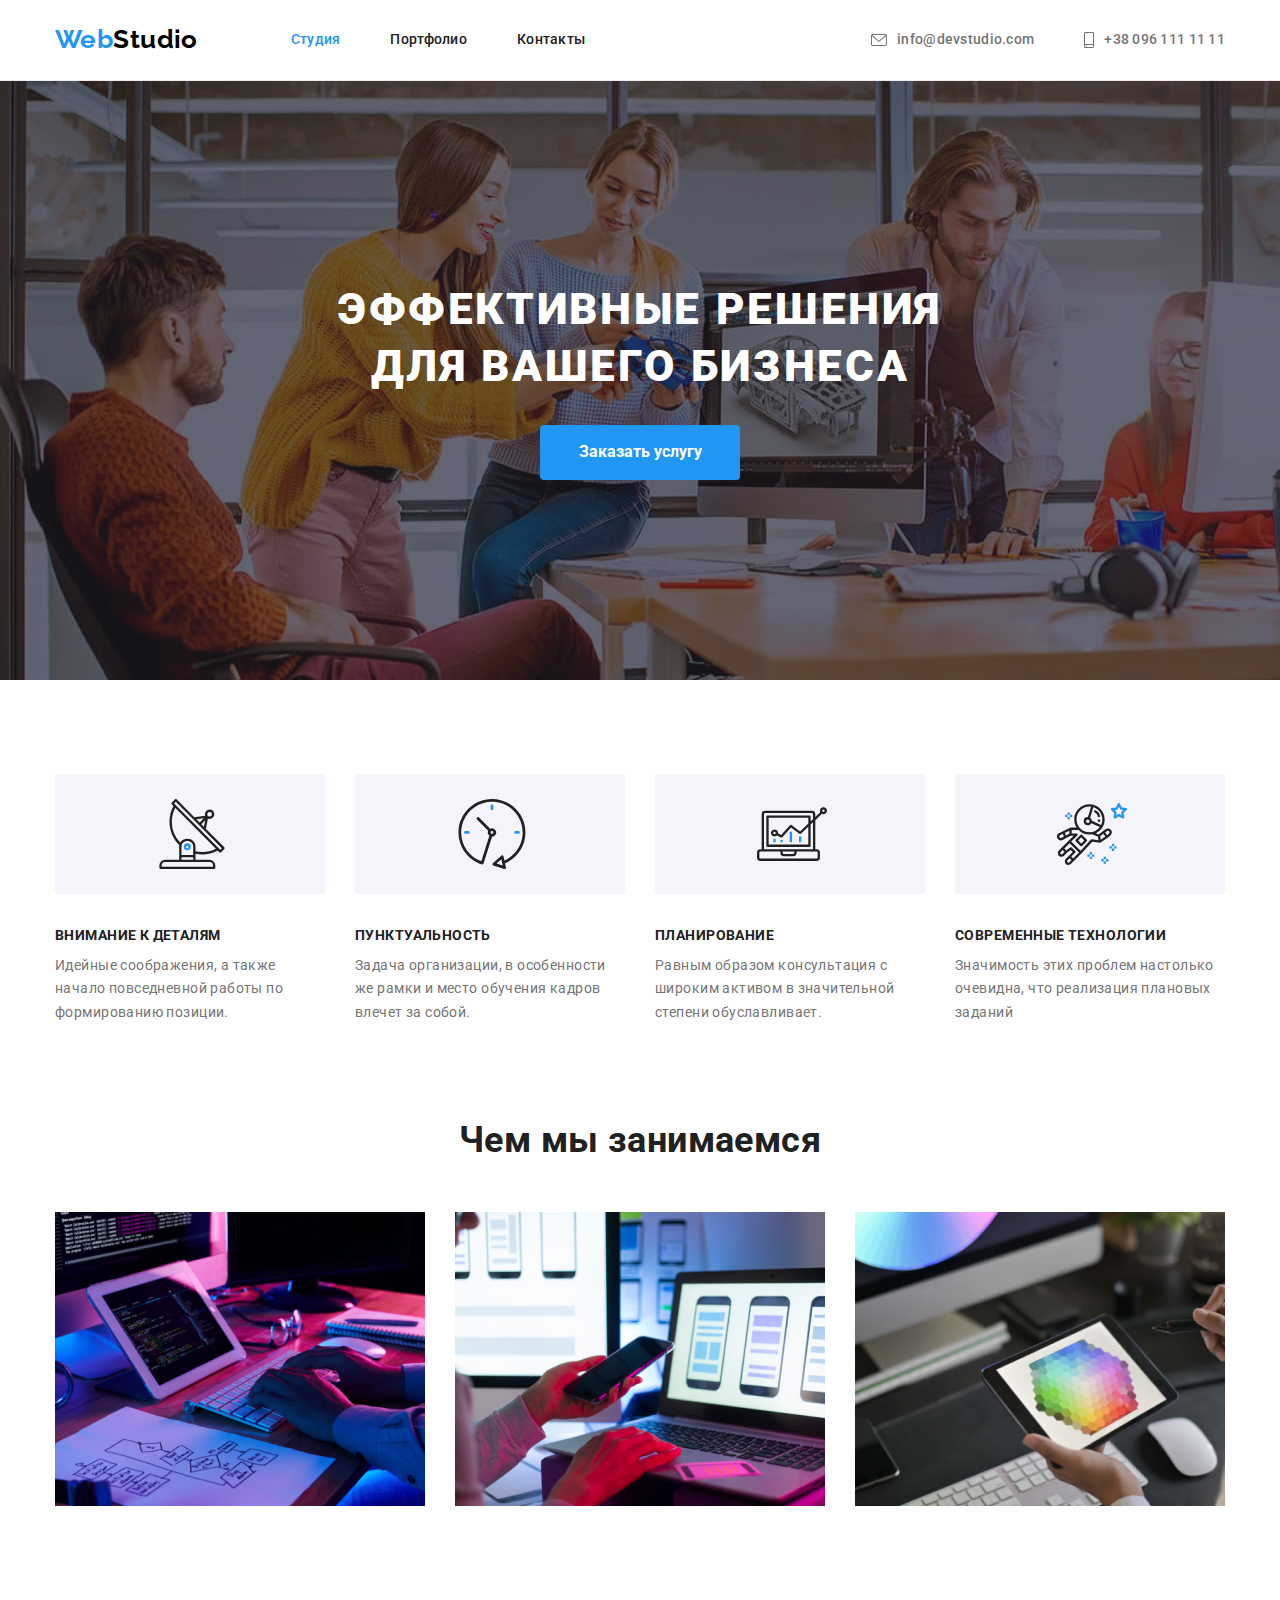
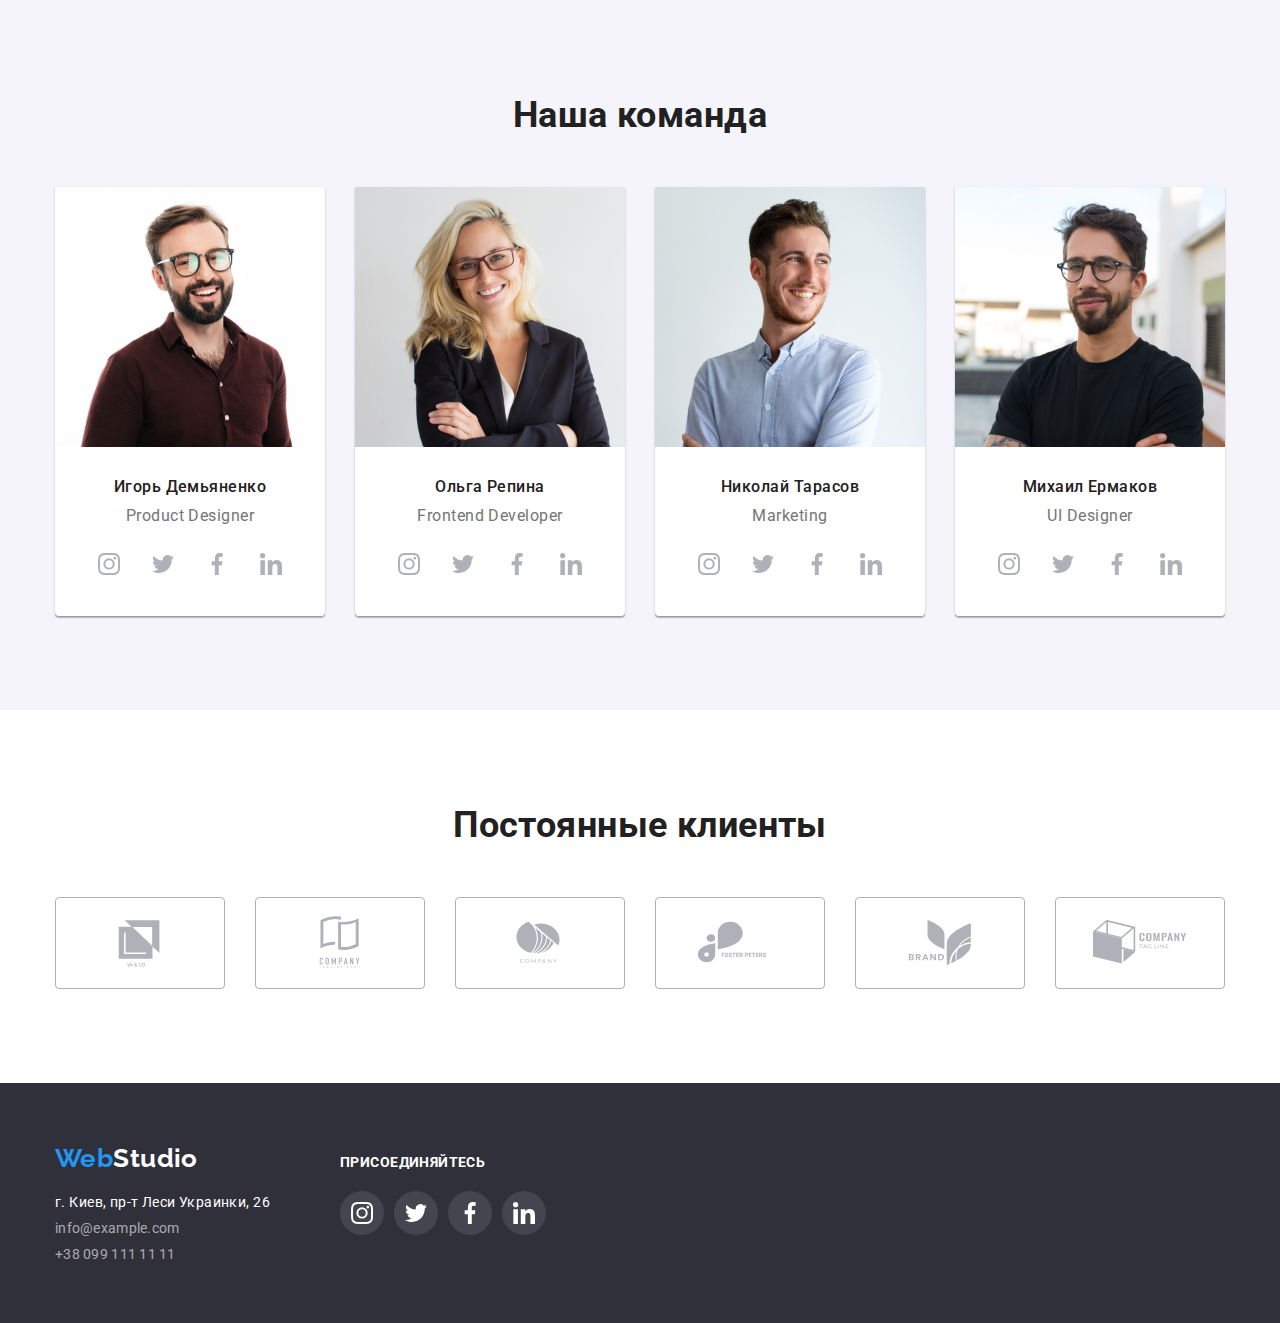
==== index.html @ d11133f7 "Add Link to card client" ====
<!DOCTYPE html>
<html lang="ru">
  <head>
    <meta charset="UTF-8" />
    <meta http-equiv="X-UA-Compatible" content="IE=edge" />
    <meta name="viewport" content="width=device-width, initial-scale=1.0" />
    <title>Студия</title>

    <link rel="preconnect" href="https://fonts.googleapis.com" />
    <link rel="preconnect" href="https://fonts.gstatic.com" crossorigin />
    <link
      href="https://fonts.googleapis.com/css2?family=Raleway:wght@700&family=Roboto:wght@400;500;700;900&display=swap"
      rel="stylesheet"
    />
    <link
      rel="stylesheet"
      href="https://cdnjs.cloudflare.com/ajax/libs/modern-normalize/1.1.0/modern-normalize.min.css"
    />
    <link rel="stylesheet" href="./css/styles.css" />
  </head>

  <body>
    <!--Header-->
    <header>
      <div class="container head-flex">
        <nav class="head-flex">
          <a class="logo" href="/goit-markup-hw-02/index.html"
            ><span class="logo-span">Web</span>Studio</a
          >

          <ul class="header-menu list-style head-flex">
            <li class="flex-menu">
              <a href="./index.html" class="link link-current">Студия</a>
            </li>
            <li class="flex-menu">
              <a href="./portfolio.html" class="link">Портфолио</a>
            </li>
            <li class="flex-menu">
              <a href="/contact" class="link">Контакты</a>
            </li>
          </ul>
        </nav>

        <ul class="header-contact list-style head-flex">
          <li class="flex-cont">
            <a href="mailto:info@devstudio.com" class="link">
              <svg class="contact-icon" width="16" height="12">
                <use href="./images/icons.svg#mail"></use>
              </svg>
              info@devstudio.com</a
            >
          </li>
          <li class="flex-cont">
            <a href="tel:+380991111111" class="link">
              <svg class="contact-icon" width="10" height="16">
                <use href="./images/icons.svg#tel"></use>
              </svg>
              +38 096 111 11 11</a
            >
          </li>
        </ul>
      </div>
    </header>

    <main>
      <!--Hero-->
      <section class="hero-box">
        <h1 class="hero-title">
          Эффективные решения <br />
          для вашего бизнеса
        </h1>

        <button type="button" class="hero-button">Заказать услугу</button>
      </section>

      <!--Advantages-->

      <section class="container advantages">
        <div class="">
          <h2 hidden class="advantages-title">Наши преимущества</h2>
          <ul class="Advantages-flex list-style">
            <li class="Advantages-list">
              <svg class="Advantages-icon">
                <use
                  href="./images/icons.svg#antenna"
                  width="70px"
                  height="70px"
                  x="102"
                  y="25"
                ></use>
              </svg>
              <h3 class="advantages-subtitle">Внимание к деталям</h3>
              <p class="advantages-text">
                Идейные соображения, а также начало повседневной работы по
                формированию позиции.
              </p>
            </li>

            <li class="Advantages-list">
              <svg class="Advantages-icon">
                <use
                  href="./images/icons.svg#clock"
                  width="70px"
                  height="70px"
                  x="102"
                  y="25"
                ></use>
              </svg>
              <h3 class="advantages-subtitle">Пунктуальность</h3>
              <p class="advantages-text">
                Задача организации, в особенности же рамки и место обучения
                кадров влечет за собой.
              </p>
            </li>

            <li class="Advantages-list">
              <svg class="Advantages-icon">
                <use
                  href="./images/icons.svg#diagram"
                  width="70px"
                  height="70px"
                  x="102"
                  y="25"
                ></use>
              </svg>
              <h3 class="advantages-subtitle">Планирование</h3>
              <p class="advantages-text">
                Равным образом консультация с широким активом в значительной
                степени обуславливает.
              </p>
            </li>

            <li class="Advantages-list">
              <svg class="Advantages-icon">
                <use
                  href="./images/icons.svg#astronaut"
                  width="70px"
                  height="70px"
                  x="102"
                  y="25"
                ></use>
              </svg>
              <h3 class="advantages-subtitle">Современные технологии</h3>
              <p class="advantages-text">
                Значимость этих проблем настолько очевидна, что реализация
                плановых заданий
              </p>
            </li>
          </ul>
        </div>
      </section>
      <!--About-->
      <section>
        <div class="container about">
          <h2 class="about-title">Чем мы занимаемся</h2>

          <ul class="about-list list-style">
            <li class="about-list li">
              <img
                width="370"
                src="./images/box1.jpg"
                alt="Человек ведет разработку"
              />
            </li>
            <li class="about-list li">
              <img
                width="370"
                src="./images/box2.jpg"
                alt="Человек проверяет адаптивность"
              />
            </li>
            <li class="about-list li">
              <img
                width="370"
                src="./images/box3.jpg"
                alt="Человек подберает цвет"
              />
            </li>
          </ul>
        </div>
      </section>
      <!--Team-->
      <section class="team">
        <div class="container">
          <h2 class="team-title">Наша команда</h2>

          <ul class="team-list list-style">
            <li>
              <div class="team-box">
                <img
                  width="270"
                  src="./images/img.jpg"
                  alt="Фото Игорь Демьяненко"
                />
                <h3 class="team-name">Игорь Демьяненко</h3>
                <p lang="en" class="team-position">Product Designer</p>
                <ul class="icon-team list-style">
                  <li class="social-item">
                    <a
                      href=""
                      class="button-icon"
                      aria-label="ссылка на Инстаграм"
                    >
                      <svg class="icon" width="22px" height="22px">
                        <use href="./images/icons.svg#instagram"></use>
                      </svg>
                    </a>
                  </li>
                  <li class="social-item">
                    <a
                      href=""
                      class="button-icon"
                      aria-label="ссылка на Твиттер"
                    >
                      <svg class="icon" width="22px" height="22px">
                        <use href="./images/icons.svg#twitter"></use>
                      </svg>
                    </a>
                  </li>
                  <li class="social-item">
                    <a
                      href=""
                      class="button-icon"
                      aria-label="ссылка на Фейсбук"
                    >
                      <svg class="icon" width="22px" height="22px">
                        <use href="./images/icons.svg#facebook"></use>
                      </svg>
                    </a>
                  </li>
                  <li class="social-item">
                    <a
                      href=""
                      class="button-icon"
                      aria-label="ссылка на Линкедин"
                    >
                      <svg class="icon" width="22px" height="22px">
                        <use href="./images/icons.svg#linkedin"></use>
                      </svg>
                    </a>
                  </li>
                </ul>
              </div>
            </li>

            <li>
              <div class="team-box">
                <img
                  width="270"
                  src="./images/img2.jpg"
                  alt="Фото Ольга Репина"
                />
                <h3 class="team-name">Ольга Репина</h3>
                <p lang="en" class="team-position">Frontend Developer</p>
                <ul class="icon-team list-style">
                  <li class="social-item">
                    <a
                      href=""
                      class="button-icon"
                      aria-label="ссылка на Инстаграм"
                    >
                      <svg class="icon" width="22px" height="22px">
                        <use href="./images/icons.svg#instagram"></use>
                      </svg>
                    </a>
                  </li>
                  <li class="social-item">
                    <a
                      href=""
                      class="button-icon"
                      aria-label="ссылка на Твиттер"
                    >
                      <svg class="icon" width="22px" height="22px">
                        <use href="./images/icons.svg#twitter"></use>
                      </svg>
                    </a>
                  </li>
                  <li class="social-item">
                    <a
                      href=""
                      class="button-icon"
                      aria-label="ссылка на Фейсбук"
                    >
                      <svg class="icon" width="22px" height="22px">
                        <use href="./images/icons.svg#facebook"></use>
                      </svg>
                    </a>
                  </li>
                  <li class="social-item">
                    <a
                      href=""
                      class="button-icon"
                      aria-label="ссылка на Линкедин"
                    >
                      <svg class="icon" width="22px" height="22px">
                        <use href="./images/icons.svg#linkedin"></use>
                      </svg>
                    </a>
                  </li>
                </ul>
              </div>
            </li>

            <li>
              <div class="team-box">
                <img
                  width="270"
                  src="./images/img3.jpg"
                  alt="Фото Николай Тарасов"
                />
                <h3 class="team-name">Николай Тарасов</h3>
                <p lang="en" class="team-position">Marketing</p>
                <ul class="icon-team list-style">
                  <li class="social-item">
                    <a
                      href=""
                      class="button-icon"
                      aria-label="ссылка на Инстаграм"
                    >
                      <svg class="icon" width="22px" height="22px">
                        <use href="./images/icons.svg#instagram"></use>
                      </svg>
                    </a>
                  </li>
                  <li class="social-item">
                    <a
                      href=""
                      class="button-icon"
                      aria-label="ссылка на Твиттер"
                    >
                      <svg class="icon" width="22px" height="22px">
                        <use href="./images/icons.svg#twitter"></use>
                      </svg>
                    </a>
                  </li>
                  <li class="social-item">
                    <a
                      href=""
                      class="button-icon"
                      aria-label="ссылка на Фейсбук"
                    >
                      <svg class="icon" width="22px" height="22px">
                        <use href="./images/icons.svg#facebook"></use>
                      </svg>
                    </a>
                  </li>
                  <li class="social-item">
                    <a
                      href=""
                      class="button-icon"
                      aria-label="ссылка на Линкедин"
                    >
                      <svg class="icon" width="22px" height="22px">
                        <use href="./images/icons.svg#linkedin"></use>
                      </svg>
                    </a>
                  </li>
                </ul>
              </div>
            </li>

            <li>
              <div class="team-box">
                <img
                  width="270"
                  src="./images/img4.jpg"
                  alt="Фото Михаил Ермаков"
                />
                <h3 class="team-name">Михаил Ермаков</h3>
                <p lang="en" class="team-position">UI Designer</p>
                <ul class="icon-team list-style">
                  <li class="social-item">
                    <a
                      href=""
                      class="button-icon"
                      aria-label="ссылка на Инстаграм"
                    >
                      <svg class="icon" width="22px" height="22px">
                        <use href="./images/icons.svg#instagram"></use>
                      </svg>
                    </a>
                  </li>
                  <li class="social-item">
                    <a
                      href=""
                      class="button-icon"
                      aria-label="ссылка на Твиттер"
                    >
                      <svg class="icon" width="22px" height="22px">
                        <use href="./images/icons.svg#twitter"></use>
                      </svg>
                    </a>
                  </li>
                  <li class="social-item">
                    <a
                      href=""
                      class="button-icon"
                      aria-label="ссылка на Фейсбук"
                    >
                      <svg class="icon" width="22px" height="22px">
                        <use href="./images/icons.svg#facebook"></use>
                      </svg>
                    </a>
                  </li>
                  <li class="social-item">
                    <a
                      href=""
                      class="button-icon"
                      aria-label="ссылка на Линкедин"
                    >
                      <svg class="icon" width="22px" height="22px">
                        <use href="./images/icons.svg#linkedin"></use>
                      </svg>
                    </a>
                  </li>
                </ul>
              </div>
            </li>
          </ul>
        </div>
      </section>
      <!-- Client -->
      <section class="section-client">
        <div class="container">
          <h2 class="team-title">Постоянные клиенты</h2>
          <ul class="client-list list-style">
            <li>
              <a href="" class="link-box">
                <svg class="client-icon">
                  <use href="./images/icons.svg#client1"></use>
                </svg>
              </a>
            </li>
            <li>
              <a href="" class="link-box">
                <svg class="client-icon">
                  <use href="./images/icons.svg#client2"></use>
                </svg>
              </a>
            </li>
            <li>
              <a href="" class="link-box">
                <svg class="client-icon">
                  <use href="./images/icons.svg#client3"></use>
                </svg>
              </a>
            </li>
            <li>
              <a href="" class="link-box">
                <svg class="client-icon">
                  <use href="./images/icons.svg#client4"></use>
                </svg>
              </a>
            </li>
            <li>
              <a href="" class="link-box">
                <svg class="client-icon">
                  <use href="./images/icons.svg#client5"></use>
                </svg>
              </a>
            </li>
            <li>
              <a href="" class="link-box">
                <svg class="client-icon">
                  <use href="./images/icons.svg#client6"></use>
                </svg>
              </a>
            </li>
          </ul>
        </div>
      </section>
    </main>
    <!--Footer-->
    <footer class="footer-section">
      <div class="container">
        <div class="footer-box">
          <div class="footer-style">
            <div class="footer-logo">
              <a class="logo" href="/goit-markup-hw-01/index.html"
                ><span class="logo-span">Web</span
                ><span class="footer-logo-color">Studio</span></a
              >
            </div>
            <address class="address">
              <p class="address-text">г. Киев, пр-т Леси Украинки, 26</p>
              <ul class="footer-contact list-style">
                <li class="footer-li">
                  <a href="mailto:info@example.com">info@example.com</a> <br />
                </li>
                <li><a href="tel:+380991111111">+38 099 111 11 11</a></li>
              </ul>
            </address>
          </div>
          <div class="connect-box">
            <h3 class="connect-title">присоединяйтесь</h3>
            <ul class="connect-list list-style">
              <li>
                <a class="button-social">
                  <svg class="footer-icon" width="22px" height="22px">
                    <use href="./images/icons.svg#instagram"></use>
                  </svg>
                </a>
              </li>
              <li>
                <a class="button-social">
                  <svg class="footer-icon" width="22px" height="22px">
                    <use href="./images/icons.svg#twitter"></use>
                  </svg>
                </a>
              </li>
              <li>
                <a class="button-social">
                  <svg class="footer-icon" width="22px" height="22px">
                    <use href="./images/icons.svg#facebook"></use>
                  </svg>
                </a>
              </li>
              <li>
                <a class="button-social">
                  <svg class="footer-icon" width="22px" height="22px">
                    <use href="./images/icons.svg#linkedin"></use>
                  </svg>
                </a>
              </li>
            </ul>
          </div>
        </div>
      </div>
    </footer>
  </body>
</html>
---- css/styles.css ----
html {
  box-sizing: border-box;
}
*,
::before,
::after {
  box-sizing: inherit;
}

:root {
  --primary-background-color: #fff;
  --secondary-background-color: #2f303a;
  --button-bg-color: #f5f4fa;
  --hover-text-color: #2196f3;
  --text-color: #757575;
  --title-color: #212121;
  --hero-bg-hover: #188ce8;
  --contact-footer-text: rgba(255, 255, 255, 0.6);
  --logo-stan-color: #000000;
  --border-color: #eeeeee;
  --border-head-color: #ececec;
  --icons-border-color: #afb1b8;
}

body {
  font-family: "Roboto", sans-serif;
  background-color: var(--primary-background-color);
  font-style: normal;
  font-size: 14px;
  line-height: 1.2;
  letter-spacing: 0.03em;
  color: var(--text-color);
}
img {
  display: block;
}
header {
  border-bottom: 1px solid var(--border-head-color);
}
/* Стилизация Шапки */
.container {
  margin-left: auto;
  margin-right: auto;
  padding-left: 15px;
  padding-right: 15px;
  width: 1200px;
}

.head-flex {
  display: flex;
  align-items: center;
  justify-content: space-between;
}

/* Стилизация Лого */
.logo {
  text-decoration: none;
  font-family: "Raleway", sans-serif;
  font-weight: 700;
  font-size: 26px;
  color: var(--logo-stan-color);
}
.logo-span {
  color: var(--hover-text-color);
}
.footer-logo-color {
  color: var(--primary-background-color);
}
/* Стилизация списка через класс */
.list-style {
  padding: 0;
  margin: 0;
  list-style: none;
}
/* Стилизация меню */
.header-menu .flex-menu:not(:last-child) {
  margin-right: 50px;
}
.header-menu {
  margin-left: 93px;
}

.header-menu .link {
  display: block;
  color: var(--title-color);
  text-decoration: none;
  font-weight: 500;
  line-height: 1.14;
  letter-spacing: 0.02em;
  padding-top: 32px;
  padding-bottom: 32px;
}
.header-menu .link:hover,
.header-menu .link:focus {
  color: var(--hover-text-color);
}
.header-menu .link.link-current {
  color: var(--hover-text-color);
}
/* Стилизация контактов */
.header-contact .flex-cont:not(:last-child) {
  margin-right: 50px;
}
.flex-cont {
  display: flex;

  align-items: center;
}
.header-contact .link {
  display: flex;
  align-items: center;
  font-weight: 500;
  line-height: 1.14;
  letter-spacing: 0.02em;
  color: var(--text-color);
  text-decoration: none;
  padding: 32px 0;
}

.footer-contact a {
  line-height: 1.14;
  letter-spacing: 0.02em;
  color: var(--contact-footer-text);
  text-decoration: none;
}
.footer-li {
  margin-bottom: 9px;
}
.header-contact a:hover,
.header-contact a:focus {
  color: var(--hover-text-color);
}
.footer-contact a:hover,
.footer-contact a:focus {
  color: var(--hover-text-color);
}
.contact-icon {
  fill: currentColor;
  margin-right: 10px;
}

/* Стилизация hero-title */
.hero-title {
  margin-top: 0;
  margin-bottom: 30px;

  font-weight: 900;
  font-size: 44px;
  line-height: 1.3;
  text-transform: uppercase;
  letter-spacing: 0.06em;
  color: var(--primary-background-color);
}
.hero-box {
  max-width: 1600px;
  margin-left: auto;
  margin-right: auto;
  padding-top: 200px;
  padding-bottom: 200px;
  text-align: center;
  background-repeat: no-repeat;
  background-image: linear-gradient(
      rgba(47, 48, 58, 0.4),
      rgba(47, 48, 58, 0.4)
    ),
    url(../images/hero.jpg);
}

/* Кнопки Button */

.hero-button {
  font-family: inherit;
  font-weight: 700;
  font-size: 16px;
  line-height: 1.9;
  color: var(--primary-background-color);
  background-color: var(--hover-text-color);

  border-color: transparent;
  border-radius: 4px;
  cursor: pointer;
  min-width: 200px;
  padding: 10px 32px;

  /* margin-bottom: 200px; */
}
.hero-button:hover,
.hero-button:focus {
  background-color: var(--hero-bg-hover);
}
.button {
  font-family: inherit;
  font-weight: 500;
  font-size: 16px;
  line-height: 1.62;
  letter-spacing: 0.03em;
  color: var(--title-color);
  background: var(--button-bg-color);

  border-radius: 4px;
  border-color: transparent;
  cursor: pointer;
  padding: 6px 22px;
  min-width: 73px;
}
.button:hover,
.button:focus {
  color: var(--primary-background-color);
  background-color: var(--hover-text-color);
  box-shadow: 0px 3px 1px rgba(0, 0, 0, 0.1), 0px 1px 2px rgba(0, 0, 0, 0.08),
    0px 2px 2px rgba(0, 0, 0, 0.12);
}
/* current button */
.current {
  color: var(--primary-background-color);
  background-color: var(--hover-text-color);
  box-shadow: 0px 3px 1px rgba(0, 0, 0, 0.1), 0px 1px 2px rgba(0, 0, 0, 0.08),
    0px 2px 2px rgba(0, 0, 0, 0.12);
}

/* Стилизация Advantages */
.container.advantages {
  padding-top: 94px;
  padding-bottom: 0;
}
.Advantages-flex {
  display: flex;
}
.Advantages-flex .Advantages-list:not(:last-child) {
  margin-right: 30px;
}

.Advantages-icon {
  display: inline-block;
  width: 270px;
  height: 120px;
  margin-bottom: 30px;
  border-radius: 4px;

  background-color: var(--button-bg-color);
}

.advantages-title {
  margin: 0;
}
.advantages-subtitle {
  margin-top: 0;
  margin-bottom: 10px;
  font-weight: 700;
  font-size: 14px;
  line-height: 1.14;
  text-transform: uppercase;
  color: var(--title-color);
}
.advantages-text {
  margin: 0;
  line-height: 1.7;
}
/* Секция About */
.container.about,
.section-client {
  padding-top: 94px;
  padding-bottom: 94px;
}
.about-list {
  display: flex;
}
.about-list .li:not(:last-child) {
  margin-right: 30px;
}
/* Стилизация Team */
.team {
  background-color: var(--button-bg-color);
  padding-top: 94px;
  padding-bottom: 94px;
}
.team-list {
  display: flex;
  justify-content: space-between;
}
.team-box {
  width: 270px;
  background-color: var(--primary-background-color);
  border-radius: 0px 0px 4px 4px;
  box-shadow: 0px 1px 3px rgba(0, 0, 0, 0.12), 0px 1px 1px rgba(0, 0, 0, 0.14),
    0px 2px 1px rgba(0, 0, 0, 0.2);
}

.team-name {
  padding-top: 30px;
  margin-top: 0;
  margin-bottom: 10px;
  font-weight: 500;
  font-size: 16px;
  letter-spacing: 0.03em;
  color: var(--title-color);
  text-align: center;
}

.team-position {
  margin: 0;
  font-size: 16px;
  letter-spacing: 0.03em;
  color: var(--text-color);
  text-align: center;
  padding-bottom: 16px;
}
.about-title,
.team-title {
  font-weight: 700;
  font-size: 36px;
  text-align: center;
  color: var(--title-color);
  margin-top: 0;
  margin-bottom: 50px;
}
.icon-team {
  display: flex;
  justify-content: center;
  padding-bottom: 30px;
}
.social-item {
  width: 44px;
  height: 44px;
  margin-left: 10px;
}
.social-item:first-child {
  margin-left: 0;
}
.button-icon {
  display: flex;
  align-items: center;
  justify-content: center;
  width: 44px;
  height: 44px;
  border-radius: 50%;
  background-color: var(--primary-background-color);
  color: var(--icons-border-color);
  cursor: pointer;
}

.icon {
  fill: currentColor;
}
.button-icon:hover,
.button-icon:focus {
  background-color: var(--hover-text-color);
  color: var(--primary-background-color);
}

/* Стилизация Клиентов */
.client-list {
  display: flex;
  justify-content: space-between;
}
.link-box {
  display: flex;
  justify-content: center;
  align-items: center;
  border: 1px solid var(--icons-border-color);
  border-radius: 4px;
  fill: var(--icons-border-color);
  width: 170px;
  height: 92px;
  background-color: var(--primary-background-color);
  cursor: pointer;
}
.link-box:hover,
.link-box:focus {
  border: 1px solid var(--hover-text-color);
  fill: var(--hover-text-color);
}
.client-icon {
  width: 106px;
  height: 60px;
}
/* Футер */
.footer-section {
  padding-top: 60px;
  padding-bottom: 60px;
  background-color: var(--secondary-background-color);
}
.footer-box {
  display: flex;
  align-items: baseline;
}
.footer-style {
  margin-right: 70px;
}
.footer-logo {
  margin-bottom: 20px;
}
.address {
  font-style: normal;
  color: var(--primary-background-color);
}
.address-text {
  margin-top: 0;
  margin-bottom: 9px;
}
.connect-title {
  margin-top: 0;
  margin-bottom: 20px;
  font-weight: 700;
  font-size: 14px;
  line-height: 1.14;
  text-transform: uppercase;
  color: var(--primary-background-color);
}
.connect-list {
  display: flex;
  justify-content: space-between;
}
.connect-box {
  width: 206px;
  height: 80px;
}
.button-social {
  display: flex;
  align-items: center;
  justify-content: center;
  width: 44px;
  height: 44px;
  border-radius: 50%;

  background-color: rgba(255, 255, 255, 0.1);
  cursor: pointer;
}
.footer-icon {
  fill: var(--primary-background-color);
}
.button-social:hover,
.button-social:focus {
  background-color: var(--hover-text-color);
}

/* Стилизация страницы Портфолио */
.project-title {
  padding-top: 20px;
  padding-left: 24px;
  margin-top: 0;
  margin-bottom: 4px;

  font-weight: 700;
  font-size: 18px;
  line-height: 2;
  letter-spacing: 0.06em;
  color: var(--title-color);
}
.description {
  padding-left: 24px;
  padding-bottom: 20px;
  margin: 0;

  font-size: 16px;
  line-height: 1.9;
  color: var(--text-color);
}
.card-box {
  width: 370px;
  box-sizing: border-box;
}
.card-box:hover,
.card-box:focus {
  box-shadow: 0px 1px 1px rgba(0, 0, 0, 0.12), 0px 4px 4px rgba(0, 0, 0, 0.06),
    1px 4px 6px rgba(0, 0, 0, 0.16);
}
.card-border {
  border: 1px solid var(--border-color);
  border-top: transparent;
}

.card-box:nth-child(-n + 6) {
  margin-bottom: 30px;
}
.filter a {
  text-decoration: none;
}
.button-flex {
  justify-content: center;
  display: flex;
  flex-wrap: wrap;
}
.card-flex {
  justify-content: space-between;
  display: flex;
  flex-wrap: wrap;
}
.list-style .filter-flex:not(:last-child) {
  margin-right: 8px;
}
.container.fil {
  padding-top: 94px;
  padding-bottom: 50px;
}
.port-img {
  margin-top: 0;
}
.container.port {
  padding-top: 0;
  padding-bottom: 94px;
}
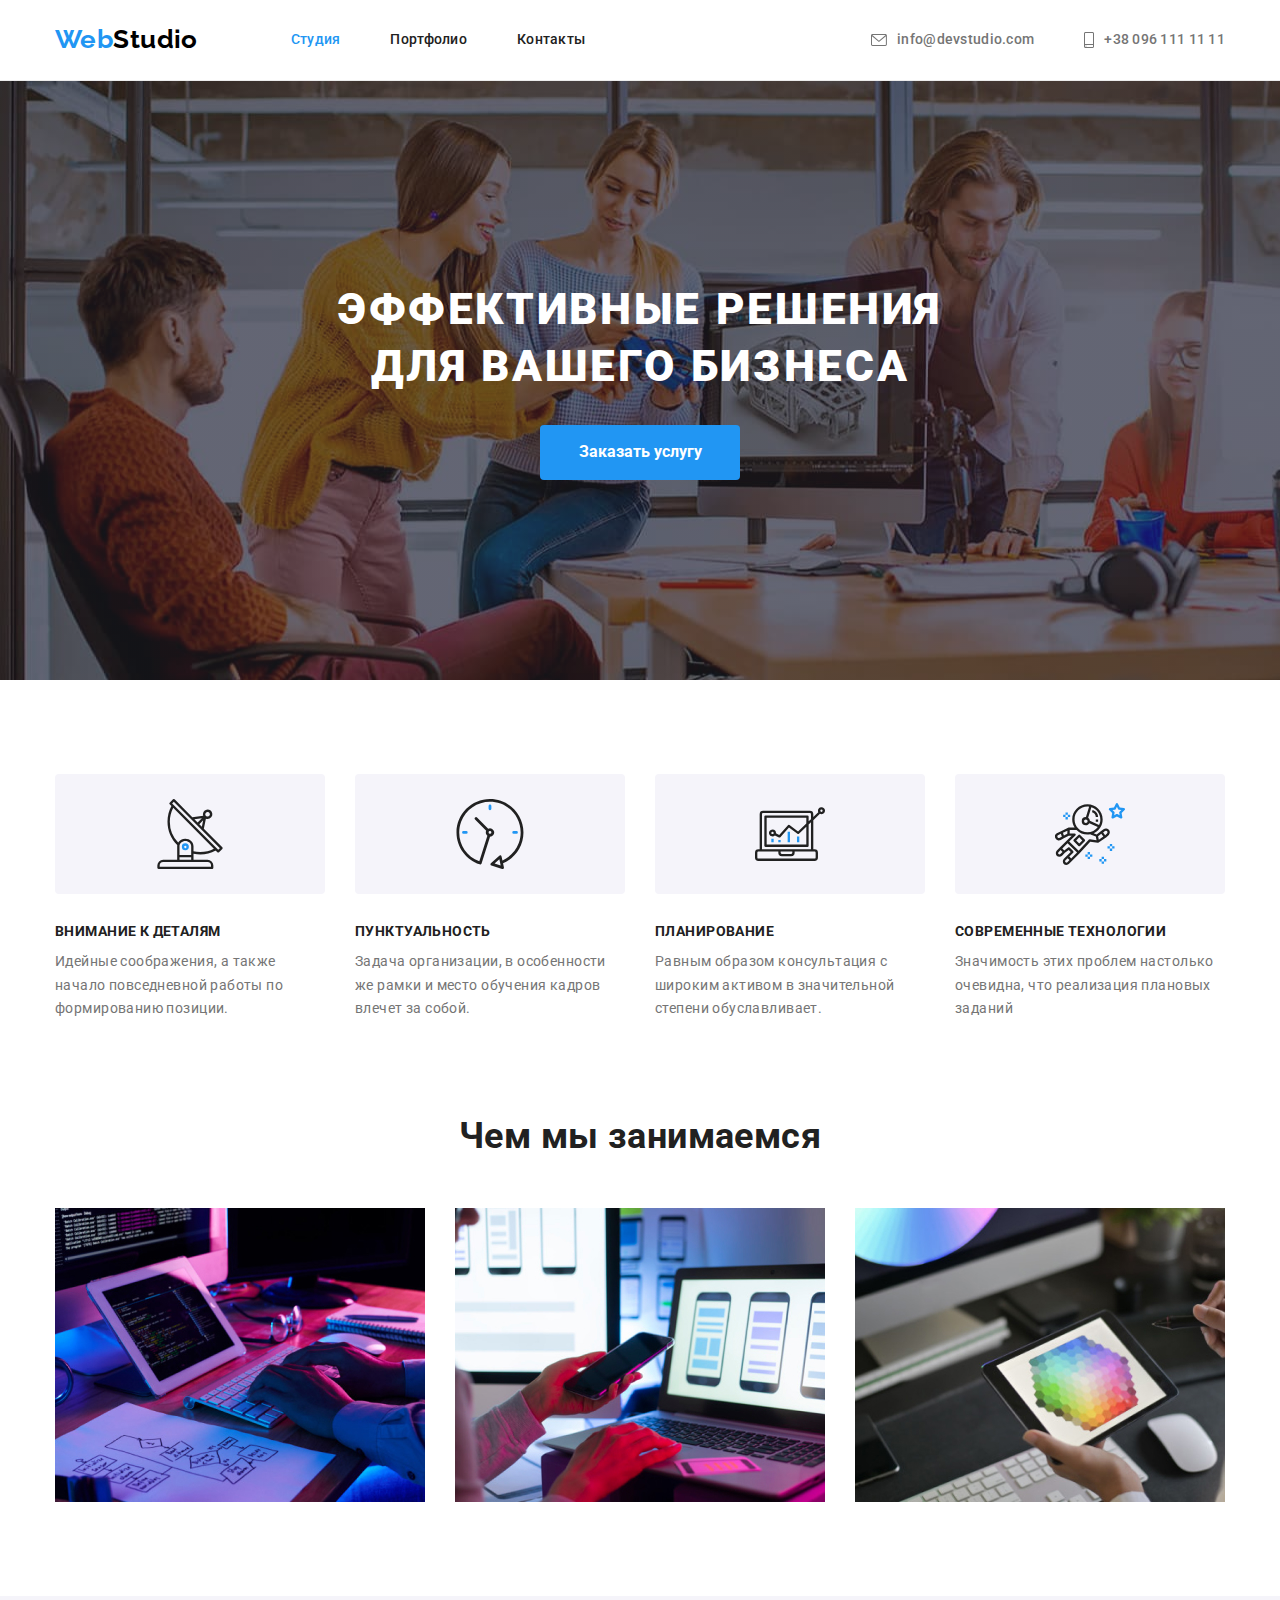
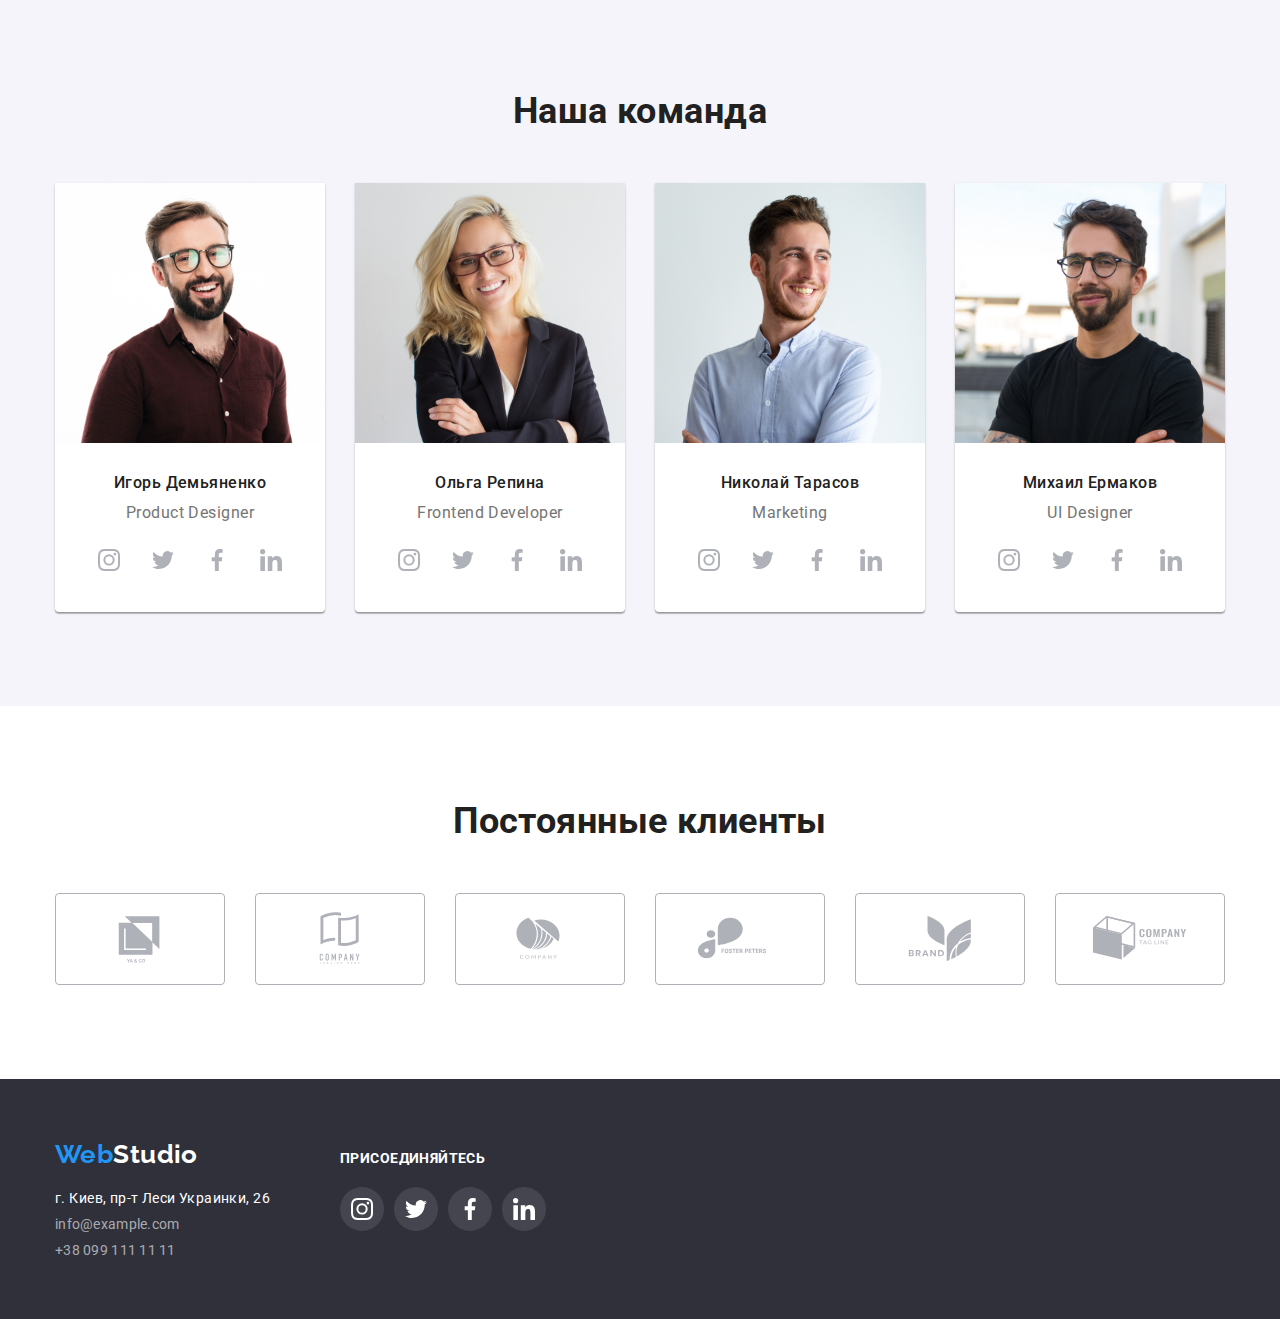
==== commit 16fd1128: "Последние штрихи" ====
--- a/index.html
+++ b/index.html
@@ -74,21 +74,16 @@
       </section>
 
       <!--Advantages-->
-
       <section class="container advantages">
         <div class="">
           <h2 hidden class="advantages-title">Наши преимущества</h2>
-          <ul class="Advantages-flex list-style">
-            <li class="Advantages-list">
-              <svg class="Advantages-icon">
-                <use
-                  href="./images/icons.svg#antenna"
-                  width="70px"
-                  height="70px"
-                  x="102"
-                  y="25"
-                ></use>
-              </svg>
+          <ul class="advantages-flex list-style">
+            <li class="advantages-list">
+              <div class="advantages-item">
+                <svg width="70px" height="70px">
+                  <use href="./images/icons.svg#antenna"></use>
+                </svg>
+              </div>
               <h3 class="advantages-subtitle">Внимание к деталям</h3>
               <p class="advantages-text">
                 Идейные соображения, а также начало повседневной работы по
@@ -96,16 +91,12 @@
               </p>
             </li>
 
-            <li class="Advantages-list">
-              <svg class="Advantages-icon">
-                <use
-                  href="./images/icons.svg#clock"
-                  width="70px"
-                  height="70px"
-                  x="102"
-                  y="25"
-                ></use>
-              </svg>
+            <li class="advantages-list">
+              <div class="advantages-item">
+                <svg width="70px" height="70px">
+                  <use href="./images/icons.svg#clock"></use>
+                </svg>
+              </div>
               <h3 class="advantages-subtitle">Пунктуальность</h3>
               <p class="advantages-text">
                 Задача организации, в особенности же рамки и место обучения
@@ -113,16 +104,12 @@
               </p>
             </li>
 
-            <li class="Advantages-list">
-              <svg class="Advantages-icon">
-                <use
-                  href="./images/icons.svg#diagram"
-                  width="70px"
-                  height="70px"
-                  x="102"
-                  y="25"
-                ></use>
-              </svg>
+            <li class="advantages-list">
+              <div class="advantages-item">
+                <svg width="70px" height="70px">
+                  <use href="./images/icons.svg#diagram"></use>
+                </svg>
+              </div>
               <h3 class="advantages-subtitle">Планирование</h3>
               <p class="advantages-text">
                 Равным образом консультация с широким активом в значительной
@@ -130,16 +117,12 @@
               </p>
             </li>
 
-            <li class="Advantages-list">
-              <svg class="Advantages-icon">
-                <use
-                  href="./images/icons.svg#astronaut"
-                  width="70px"
-                  height="70px"
-                  x="102"
-                  y="25"
-                ></use>
-              </svg>
+            <li class="advantages-list">
+              <div class="advantages-item">
+                <svg width="70px" height="70px">
+                  <use href="./images/icons.svg#astronaut"></use>
+                </svg>
+              </div>
               <h3 class="advantages-subtitle">Современные технологии</h3>
               <p class="advantages-text">
                 Значимость этих проблем настолько очевидна, что реализация
@@ -495,28 +478,28 @@
             <h3 class="connect-title">присоединяйтесь</h3>
             <ul class="connect-list list-style">
               <li>
-                <a class="button-social">
+                <a href="" class="button-social">
                   <svg class="footer-icon" width="22px" height="22px">
                     <use href="./images/icons.svg#instagram"></use>
                   </svg>
                 </a>
               </li>
               <li>
-                <a class="button-social">
+                <a href="" class="button-social">
                   <svg class="footer-icon" width="22px" height="22px">
                     <use href="./images/icons.svg#twitter"></use>
                   </svg>
                 </a>
               </li>
               <li>
-                <a class="button-social">
+                <a href="" class="button-social">
                   <svg class="footer-icon" width="22px" height="22px">
                     <use href="./images/icons.svg#facebook"></use>
                   </svg>
                 </a>
               </li>
               <li>
-                <a class="button-social">
+                <a href="" class="button-social">
                   <svg class="footer-icon" width="22px" height="22px">
                     <use href="./images/icons.svg#linkedin"></use>
                   </svg>
--- a/css/styles.css
+++ b/css/styles.css
@@ -223,20 +223,21 @@
   padding-top: 94px;
   padding-bottom: 0;
 }
-.Advantages-flex {
-  display: flex;
-}
-.Advantages-flex .Advantages-list:not(:last-child) {
+.advantages-flex {
+  display: flex;
+}
+.advantages-flex .advantages-list:not(:last-child) {
   margin-right: 30px;
 }
 
-.Advantages-icon {
-  display: inline-block;
+.advantages-item {
+  display: flex;
+  justify-content: center;
+  align-items: center;
   width: 270px;
   height: 120px;
   margin-bottom: 30px;
   border-radius: 4px;
-
   background-color: var(--button-bg-color);
 }
 
@@ -460,8 +461,7 @@
   width: 370px;
   box-sizing: border-box;
 }
-.card-box:hover,
-.card-box:focus {
+.card-box:hover {
   box-shadow: 0px 1px 1px rgba(0, 0, 0, 0.12), 0px 4px 4px rgba(0, 0, 0, 0.06),
     1px 4px 6px rgba(0, 0, 0, 0.16);
 }
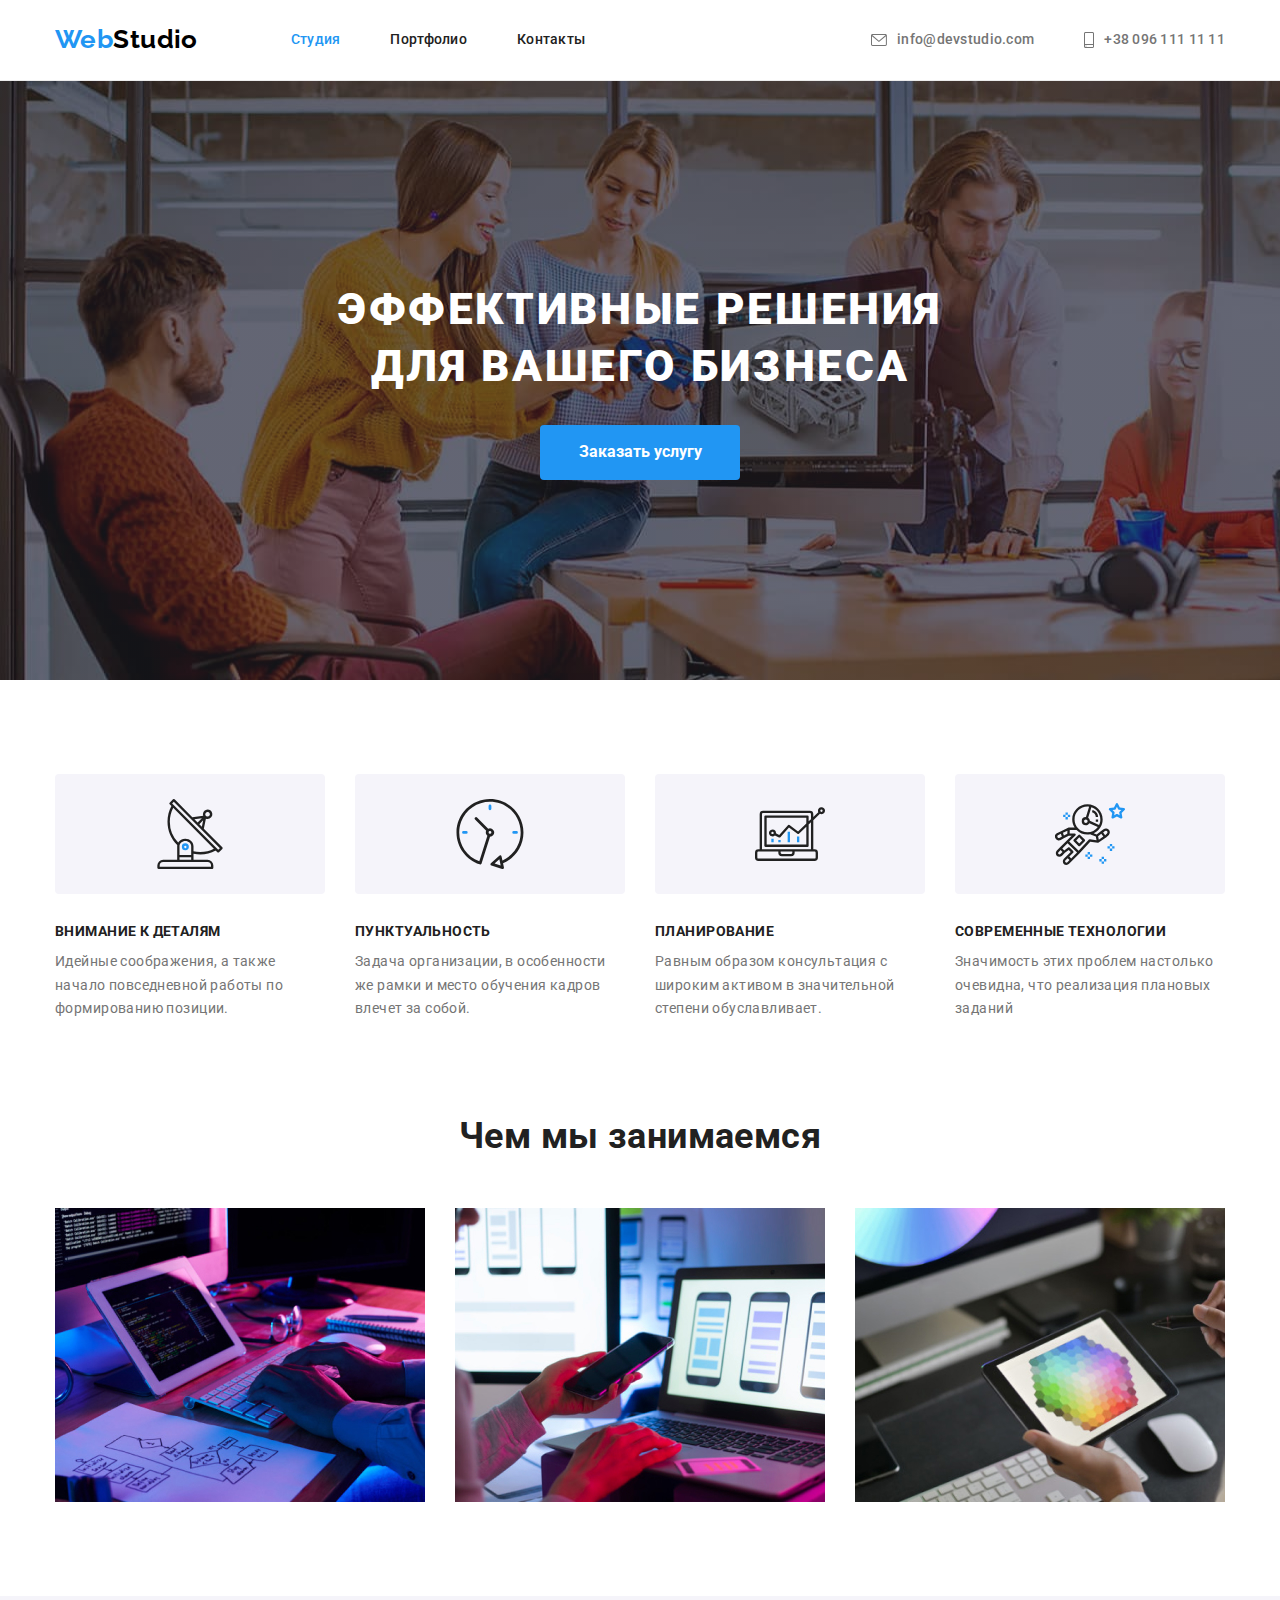
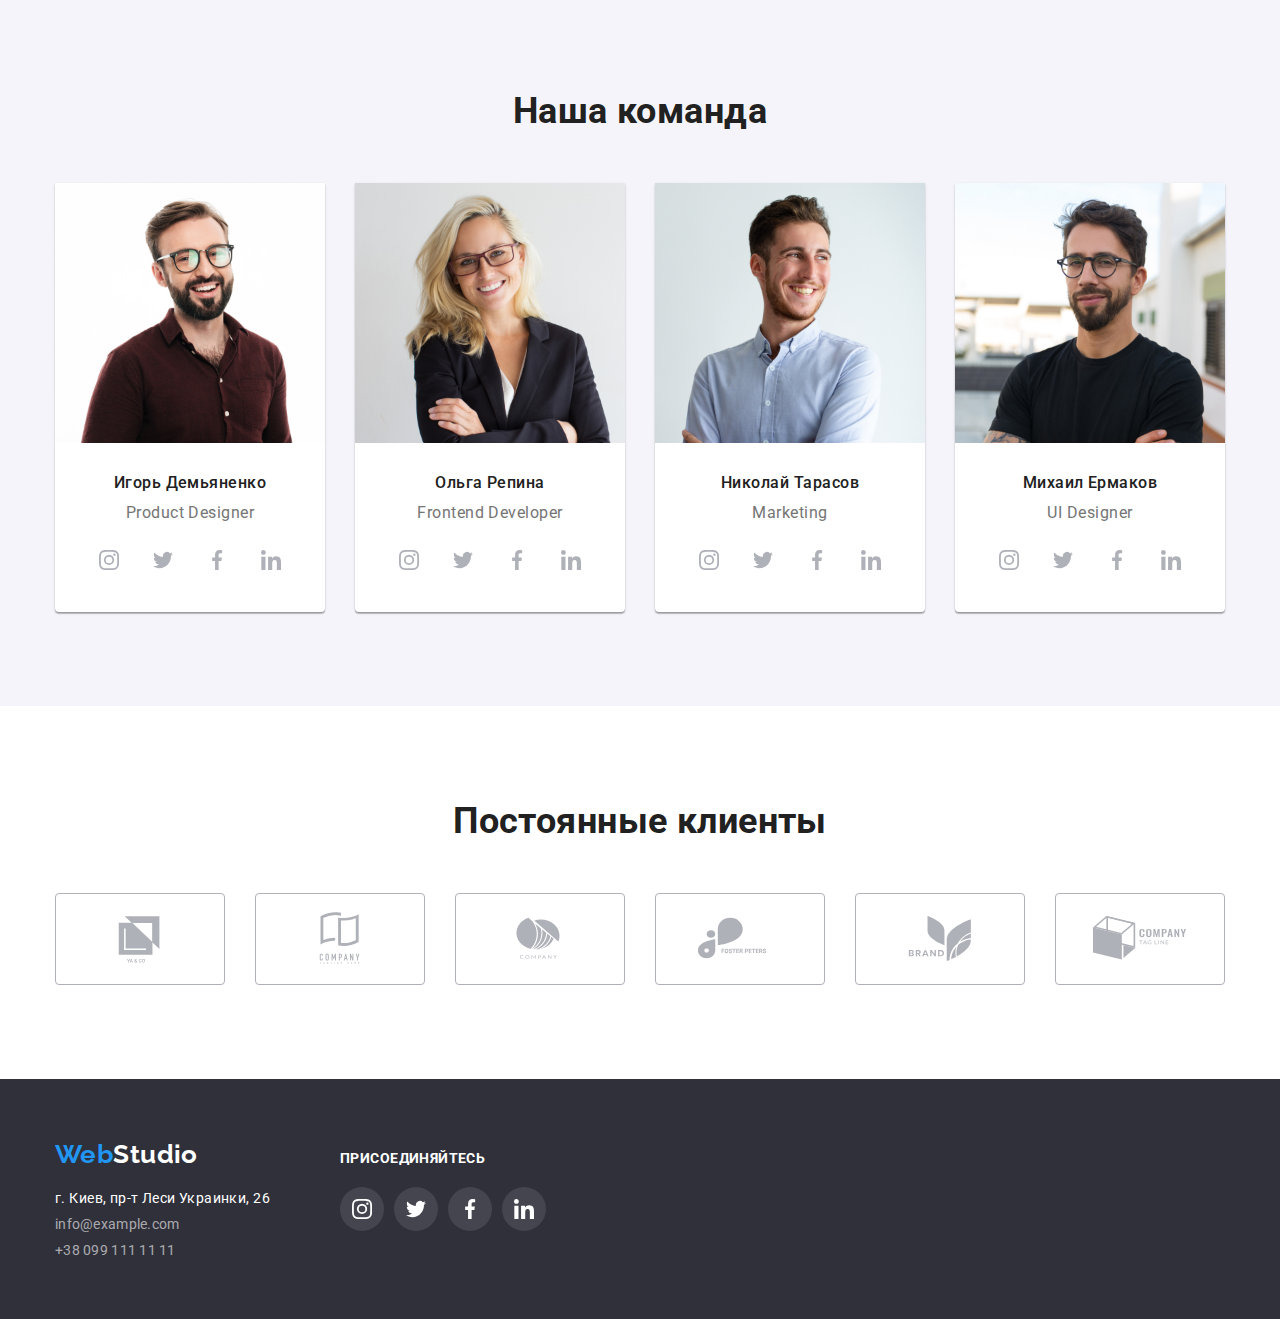
==== commit d432eee0: "1" ====
--- a/index.html
+++ b/index.html
@@ -133,8 +133,8 @@
         </div>
       </section>
       <!--About-->
-      <section>
-        <div class="container about">
+      <section class="section">
+        <div class="container">
           <h2 class="about-title">Чем мы занимаемся</h2>
 
           <ul class="about-list list-style">
@@ -163,7 +163,7 @@
         </div>
       </section>
       <!--Team-->
-      <section class="team">
+      <section class="team section">
         <div class="container">
           <h2 class="team-title">Наша команда</h2>
 
@@ -184,7 +184,7 @@
                       class="button-icon"
                       aria-label="ссылка на Инстаграм"
                     >
-                      <svg class="icon" width="22px" height="22px">
+                      <svg class="icon" width="20px" height="20px">
                         <use href="./images/icons.svg#instagram"></use>
                       </svg>
                     </a>
@@ -195,7 +195,7 @@
                       class="button-icon"
                       aria-label="ссылка на Твиттер"
                     >
-                      <svg class="icon" width="22px" height="22px">
+                      <svg class="icon" width="20px" height="20px">
                         <use href="./images/icons.svg#twitter"></use>
                       </svg>
                     </a>
@@ -206,7 +206,7 @@
                       class="button-icon"
                       aria-label="ссылка на Фейсбук"
                     >
-                      <svg class="icon" width="22px" height="22px">
+                      <svg class="icon" width="20px" height="20px">
                         <use href="./images/icons.svg#facebook"></use>
                       </svg>
                     </a>
@@ -217,7 +217,7 @@
                       class="button-icon"
                       aria-label="ссылка на Линкедин"
                     >
-                      <svg class="icon" width="22px" height="22px">
+                      <svg class="icon" width="20px" height="20px">
                         <use href="./images/icons.svg#linkedin"></use>
                       </svg>
                     </a>
@@ -242,7 +242,7 @@
                       class="button-icon"
                       aria-label="ссылка на Инстаграм"
                     >
-                      <svg class="icon" width="22px" height="22px">
+                      <svg class="icon" width="20px" height="20px">
                         <use href="./images/icons.svg#instagram"></use>
                       </svg>
                     </a>
@@ -253,7 +253,7 @@
                       class="button-icon"
                       aria-label="ссылка на Твиттер"
                     >
-                      <svg class="icon" width="22px" height="22px">
+                      <svg class="icon" width="20px" height="20px">
                         <use href="./images/icons.svg#twitter"></use>
                       </svg>
                     </a>
@@ -264,7 +264,7 @@
                       class="button-icon"
                       aria-label="ссылка на Фейсбук"
                     >
-                      <svg class="icon" width="22px" height="22px">
+                      <svg class="icon" width="20px" height="20px">
                         <use href="./images/icons.svg#facebook"></use>
                       </svg>
                     </a>
@@ -275,7 +275,7 @@
                       class="button-icon"
                       aria-label="ссылка на Линкедин"
                     >
-                      <svg class="icon" width="22px" height="22px">
+                      <svg class="icon" width="20px" height="20px">
                         <use href="./images/icons.svg#linkedin"></use>
                       </svg>
                     </a>
@@ -300,7 +300,7 @@
                       class="button-icon"
                       aria-label="ссылка на Инстаграм"
                     >
-                      <svg class="icon" width="22px" height="22px">
+                      <svg class="icon" width="20px" height="20px">
                         <use href="./images/icons.svg#instagram"></use>
                       </svg>
                     </a>
@@ -311,7 +311,7 @@
                       class="button-icon"
                       aria-label="ссылка на Твиттер"
                     >
-                      <svg class="icon" width="22px" height="22px">
+                      <svg class="icon" width="20px" height="20px">
                         <use href="./images/icons.svg#twitter"></use>
                       </svg>
                     </a>
@@ -322,7 +322,7 @@
                       class="button-icon"
                       aria-label="ссылка на Фейсбук"
                     >
-                      <svg class="icon" width="22px" height="22px">
+                      <svg class="icon" width="20px" height="20px">
                         <use href="./images/icons.svg#facebook"></use>
                       </svg>
                     </a>
@@ -333,7 +333,7 @@
                       class="button-icon"
                       aria-label="ссылка на Линкедин"
                     >
-                      <svg class="icon" width="22px" height="22px">
+                      <svg class="icon" width="20px" height="20px">
                         <use href="./images/icons.svg#linkedin"></use>
                       </svg>
                     </a>
@@ -358,7 +358,7 @@
                       class="button-icon"
                       aria-label="ссылка на Инстаграм"
                     >
-                      <svg class="icon" width="22px" height="22px">
+                      <svg class="icon" width="20px" height="20px">
                         <use href="./images/icons.svg#instagram"></use>
                       </svg>
                     </a>
@@ -369,7 +369,7 @@
                       class="button-icon"
                       aria-label="ссылка на Твиттер"
                     >
-                      <svg class="icon" width="22px" height="22px">
+                      <svg class="icon" width="20px" height="20px">
                         <use href="./images/icons.svg#twitter"></use>
                       </svg>
                     </a>
@@ -380,7 +380,7 @@
                       class="button-icon"
                       aria-label="ссылка на Фейсбук"
                     >
-                      <svg class="icon" width="22px" height="22px">
+                      <svg class="icon" width="20px" height="20px">
                         <use href="./images/icons.svg#facebook"></use>
                       </svg>
                     </a>
@@ -391,7 +391,7 @@
                       class="button-icon"
                       aria-label="ссылка на Линкедин"
                     >
-                      <svg class="icon" width="22px" height="22px">
+                      <svg class="icon" width="20px" height="20px">
                         <use href="./images/icons.svg#linkedin"></use>
                       </svg>
                     </a>
@@ -403,7 +403,7 @@
         </div>
       </section>
       <!-- Client -->
-      <section class="section-client">
+      <section class="section-client section">
         <div class="container">
           <h2 class="team-title">Постоянные клиенты</h2>
           <ul class="client-list list-style">
@@ -479,28 +479,28 @@
             <ul class="connect-list list-style">
               <li>
                 <a href="" class="button-social">
-                  <svg class="footer-icon" width="22px" height="22px">
+                  <svg class="footer-icon" width="20px" height="20px">
                     <use href="./images/icons.svg#instagram"></use>
                   </svg>
                 </a>
               </li>
               <li>
                 <a href="" class="button-social">
-                  <svg class="footer-icon" width="22px" height="22px">
+                  <svg class="footer-icon" width="20px" height="20px">
                     <use href="./images/icons.svg#twitter"></use>
                   </svg>
                 </a>
               </li>
               <li>
                 <a href="" class="button-social">
-                  <svg class="footer-icon" width="22px" height="22px">
+                  <svg class="footer-icon" width="20px" height="20px">
                     <use href="./images/icons.svg#facebook"></use>
                   </svg>
                 </a>
               </li>
               <li>
                 <a href="" class="button-social">
-                  <svg class="footer-icon" width="22px" height="22px">
+                  <svg class="footer-icon" width="20px" height="20px">
                     <use href="./images/icons.svg#linkedin"></use>
                   </svg>
                 </a>
--- a/css/styles.css
+++ b/css/styles.css
@@ -258,8 +258,7 @@
   line-height: 1.7;
 }
 /* Секция About */
-.container.about,
-.section-client {
+.section {
   padding-top: 94px;
   padding-bottom: 94px;
 }
@@ -272,8 +271,6 @@
 /* Стилизация Team */
 .team {
   background-color: var(--button-bg-color);
-  padding-top: 94px;
-  padding-bottom: 94px;
 }
 .team-list {
   display: flex;
@@ -489,14 +486,9 @@
 .list-style .filter-flex:not(:last-child) {
   margin-right: 8px;
 }
-.container.fil {
-  padding-top: 94px;
+.fil {
   padding-bottom: 50px;
 }
 .port-img {
   margin-top: 0;
 }
-.container.port {
-  padding-top: 0;
-  padding-bottom: 94px;
-}
